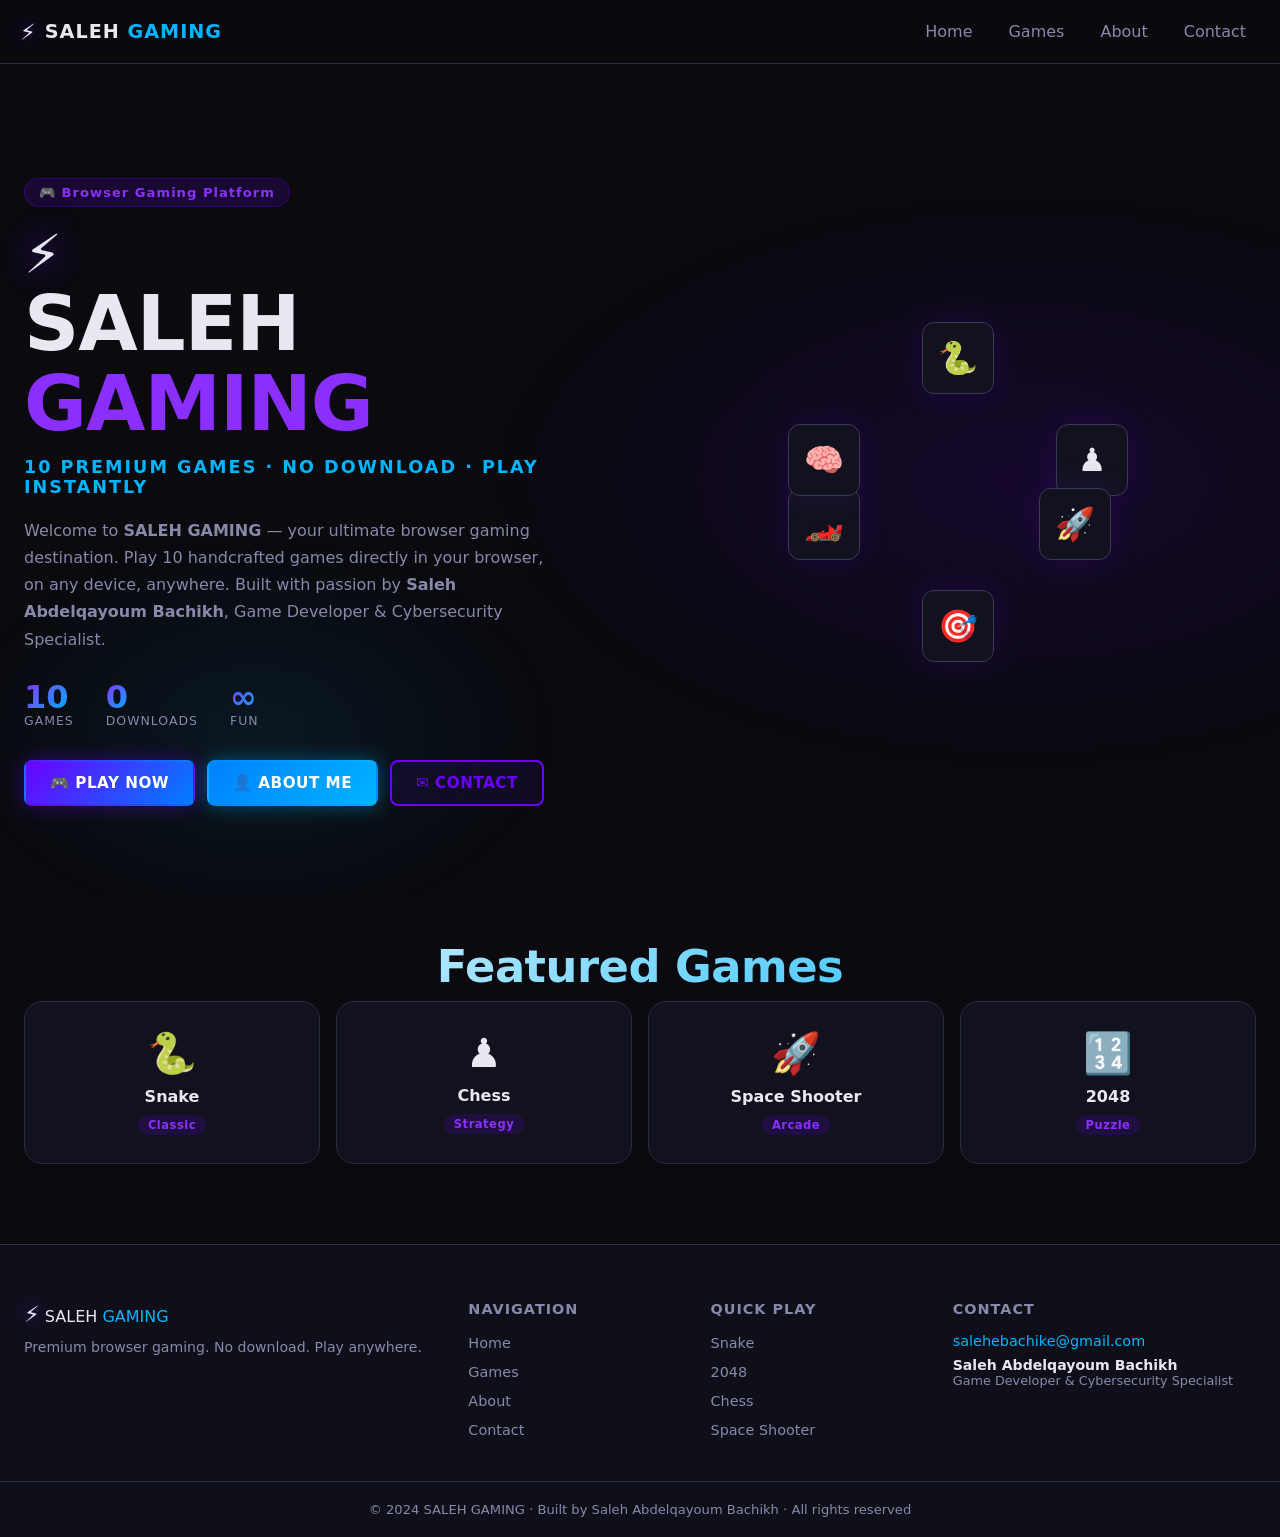
==== index.html @ 57f67b18 "Add files via upload" ====
<!DOCTYPE html>
<html lang="en">
<head>
  <meta charset="UTF-8" />
  <meta name="viewport" content="width=device-width, initial-scale=1.0" />
  <meta name="description" content="SALEH GAMING — Play 10 browser games instantly. No download needed. Built by Saleh Abdelqayoum Bachikh, Game Developer & Cybersecurity Specialist." />
  <meta name="keywords" content="browser games, online games, saleh gaming, html5 games, snake, 2048, chess, space shooter" />
  <meta name="author" content="Saleh Abdelqayoum Bachikh" />
  <meta property="og:title" content="SALEH GAMING — Browser Gaming Platform" />
  <meta property="og:description" content="Play 10 incredible browser games instantly — no download required. Built by Saleh Abdelqayoum Bachikh." />
  <meta property="og:type" content="website" />
  <meta property="og:image" content="assets/icons/icon-512.png" />
  <meta name="theme-color" content="#6c00ff" />
  <link rel="manifest" href="manifest.json" />
  <link rel="icon" type="image/png" href="assets/icons/favicon.png" />
  <link rel="apple-touch-icon" href="assets/icons/icon-192.png" />
  <title>SALEH GAMING — Browser Gaming Platform</title>
  <link rel="stylesheet" href="style.css" />
</head>
<body>

<!-- ===== NAVBAR ===== -->
<nav class="navbar" id="navbar">
  <div class="nav-container">
    <a href="#home" class="nav-logo" onclick="showSection('home')">
      <span class="logo-icon">⚡</span>
      <span class="logo-text">SALEH <span class="logo-accent">GAMING</span></span>
    </a>
    <button class="hamburger" id="hamburger" aria-label="Menu">
      <span></span><span></span><span></span>
    </button>
    <ul class="nav-links" id="nav-links">
      <li><a href="#home" onclick="showSection('home'); closeMobileMenu()">Home</a></li>
      <li><a href="#games" onclick="showSection('games'); closeMobileMenu()">Games</a></li>
      <li><a href="#about" onclick="showSection('about'); closeMobileMenu()">About</a></li>
      <li><a href="#contact" onclick="showSection('contact'); closeMobileMenu()">Contact</a></li>
    </ul>
    <button class="btn-install" id="installBtn" style="display:none" onclick="installPWA()">📲 Install App</button>
  </div>
</nav>

<!-- ===== HOME SECTION ===== -->
<section class="section" id="home">
  <div class="hero">
    <div class="hero-bg-animation"></div>
    <div class="hero-content">
      <div class="hero-badge">🎮 Browser Gaming Platform</div>
      <h1 class="hero-title">
        <span class="logo-icon-big">⚡</span>
        SALEH <span class="accent">GAMING</span>
      </h1>
      <p class="hero-subtitle">10 Premium Games · No Download · Play Instantly</p>
      <p class="hero-desc">
        Welcome to <strong>SALEH GAMING</strong> — your ultimate browser gaming destination.
        Play 10 handcrafted games directly in your browser, on any device, anywhere.
        Built with passion by <strong>Saleh Abdelqayoum Bachikh</strong>, 
        Game Developer &amp; Cybersecurity Specialist.
      </p>
      <div class="hero-stats">
        <div class="stat"><span class="stat-num">10</span><span class="stat-label">Games</span></div>
        <div class="stat"><span class="stat-num">0</span><span class="stat-label">Downloads</span></div>
        <div class="stat"><span class="stat-num">∞</span><span class="stat-label">Fun</span></div>
      </div>
      <div class="hero-buttons">
        <button class="btn btn-primary" onclick="showSection('games')">🎮 PLAY NOW</button>
        <button class="btn btn-secondary" onclick="showSection('about')">👤 ABOUT ME</button>
        <button class="btn btn-outline" onclick="showSection('contact')">✉️ CONTACT</button>
      </div>
    </div>
    <div class="hero-visual">
      <div class="floating-cards">
        <div class="float-card fc1">🐍</div>
        <div class="float-card fc2">♟️</div>
        <div class="float-card fc3">🚀</div>
        <div class="float-card fc4">🎯</div>
        <div class="float-card fc5">🏎️</div>
        <div class="float-card fc6">🧠</div>
      </div>
    </div>
  </div>
  <!-- Featured Games Preview -->
  <div class="featured-section">
    <h2 class="section-title">Featured Games</h2>
    <div class="featured-grid">
      <div class="featured-card" onclick="launchGame('snake')">
        <div class="fc-icon">🐍</div>
        <h3>Snake</h3>
        <span class="fc-tag">Classic</span>
      </div>
      <div class="featured-card" onclick="launchGame('chess')">
        <div class="fc-icon">♟️</div>
        <h3>Chess</h3>
        <span class="fc-tag">Strategy</span>
      </div>
      <div class="featured-card" onclick="launchGame('space-shooter')">
        <div class="fc-icon">🚀</div>
        <h3>Space Shooter</h3>
        <span class="fc-tag">Arcade</span>
      </div>
      <div class="featured-card" onclick="launchGame('2048')">
        <div class="fc-icon">🔢</div>
        <h3>2048</h3>
        <span class="fc-tag">Puzzle</span>
      </div>
    </div>
  </div>
</section>

<!-- ===== GAMES SECTION ===== -->
<section class="section hidden" id="games">
  <div class="games-header">
    <h2 class="section-title">🎮 Games Library</h2>
    <p class="section-sub">10 handcrafted browser games — no download required</p>
    <div class="games-controls">
      <div class="search-box">
        <span class="search-icon">🔍</span>
        <input type="text" id="searchInput" placeholder="Search games..." oninput="filterGames()" />
      </div>
      <div class="filter-tabs" id="filterTabs">
        <button class="filter-btn active" onclick="setFilter('all', this)">All</button>
        <button class="filter-btn" onclick="setFilter('classic', this)">Classic</button>
        <button class="filter-btn" onclick="setFilter('puzzle', this)">Puzzle</button>
        <button class="filter-btn" onclick="setFilter('arcade', this)">Arcade</button>
        <button class="filter-btn" onclick="setFilter('strategy', this)">Strategy</button>
      </div>
    </div>
  </div>
  <div class="games-grid" id="gamesGrid">
    <!-- Cards injected by JS -->
  </div>
  <p class="no-results hidden" id="noResults">No games found. Try a different search.</p>
</section>

<!-- ===== GAME PLAYER SECTION ===== -->
<section class="section hidden" id="player">
  <div class="player-container">
    <div class="player-header">
      <button class="btn btn-back" onclick="exitGame()">← Back to Games</button>
      <h2 class="player-title" id="playerTitle">Game</h2>
      <div class="player-actions">
        <button class="btn btn-sm" id="restartBtn" onclick="restartCurrentGame()">🔄 Restart</button>
        <button class="btn btn-sm" id="fullscreenBtn" onclick="toggleFullscreen()">⛶ Fullscreen</button>
      </div>
    </div>
    <div class="player-instructions" id="playerInstructions"></div>
    <div class="player-frame" id="playerFrame">
      <!-- game iframe or canvas injected here -->
    </div>
  </div>
</section>

<!-- ===== ABOUT SECTION ===== -->
<section class="section hidden" id="about">
  <div class="about-container">
    <div class="about-hero">
      <div class="about-avatar">
        <div class="avatar-ring">
          <div class="avatar-inner">SB</div>
        </div>
        <div class="avatar-glow"></div>
      </div>
      <div class="about-intro">
        <div class="about-badge">👤 About Me</div>
        <h2 class="about-name">Saleh Abdelqayoum Bachikh</h2>
        <p class="about-role">🎮 Game Developer &amp; 🔐 Cybersecurity Specialist</p>
        <p class="about-desc">
          Hello! I'm <strong>Saleh Abdelqayoum Bachikh</strong>, a passionate game developer 
          and cybersecurity specialist. I created <strong>SALEH GAMING</strong> to bring 
          premium browser gaming experiences to everyone — with zero downloads and zero barriers.
        </p>
        <p class="about-desc">
          This platform features 10 fully handcrafted games built with pure HTML5, CSS3, 
          and JavaScript. Every game runs directly in your browser, on any device — 
          from high-end computers to budget smartphones.
        </p>
        <div class="about-skills">
          <span class="skill-tag">🎮 Game Development</span>
          <span class="skill-tag">🔐 Cybersecurity</span>
          <span class="skill-tag">💻 JavaScript</span>
          <span class="skill-tag">🎨 UI/UX Design</span>
          <span class="skill-tag">📱 Mobile Dev</span>
          <span class="skill-tag">⚙️ HTML5 Canvas</span>
        </div>
        <div class="about-buttons">
          <button class="btn btn-primary" onclick="showSection('games')">🎮 Play My Games</button>
          <button class="btn btn-outline" onclick="showSection('contact')">✉️ Get In Touch</button>
        </div>
      </div>
    </div>
    <div class="about-cards">
      <div class="about-card">
        <div class="ac-icon">🎮</div>
        <h3>Game Development</h3>
        <p>Expert in creating browser-based games using HTML5 Canvas, JavaScript, and modern web APIs.</p>
      </div>
      <div class="about-card">
        <div class="ac-icon">🔐</div>
        <h3>Cybersecurity</h3>
        <p>Specialist in web security, ethical hacking, and building secure digital experiences.</p>
      </div>
      <div class="about-card">
        <div class="ac-icon">📱</div>
        <h3>Cross-Platform</h3>
        <p>All games optimized for mobile, tablet, and desktop — Android, iOS, and all modern browsers.</p>
      </div>
      <div class="about-card">
        <div class="ac-icon">⚡</div>
        <h3>Performance</h3>
        <p>Lightweight, fast-loading games optimized for low-end devices and slow connections.</p>
      </div>
    </div>
  </div>
</section>

<!-- ===== CONTACT SECTION ===== -->
<section class="section hidden" id="contact">
  <div class="contact-container">
    <div class="contact-header">
      <div class="about-badge">✉️ Contact</div>
      <h2 class="section-title">Get In Touch</h2>
      <p class="section-sub">Have a question or want to collaborate? Reach out!</p>
    </div>
    <div class="contact-grid">
      <div class="contact-info">
        <h3>Contact Information</h3>
        <div class="contact-item">
          <span class="ci-icon">📧</span>
          <div>
            <strong>Email</strong>
            <a href="mailto:salehebachike@gmail.com" class="ci-link">salehebachike@gmail.com</a>
          </div>
        </div>
        <div class="contact-item">
          <span class="ci-icon">🎮</span>
          <div>
            <strong>Platform</strong>
            <span class="ci-text">SALEH GAMING</span>
          </div>
        </div>
        <div class="contact-item">
          <span class="ci-icon">👤</span>
          <div>
            <strong>Name</strong>
            <span class="ci-text">Saleh Abdelqayoum Bachikh</span>
          </div>
        </div>
        <div class="contact-item">
          <span class="ci-icon">💼</span>
          <div>
            <strong>Role</strong>
            <span class="ci-text">Game Developer &amp; Cybersecurity Specialist</span>
          </div>
        </div>
        <a href="mailto:salehebachike@gmail.com" class="btn btn-primary contact-email-btn">
          📧 Send Direct Email
        </a>
      </div>
      <div class="contact-form-wrap">
        <form class="contact-form" id="contactForm" onsubmit="handleContact(event)" netlify>
          <div class="form-group">
            <label for="cName">Your Name *</label>
            <input type="text" id="cName" name="name" placeholder="John Doe" required minlength="2" maxlength="60" />
          </div>
          <div class="form-group">
            <label for="cEmail">Your Email *</label>
            <input type="email" id="cEmail" name="email" placeholder="john@example.com" required />
          </div>
          <div class="form-group">
            <label for="cSubject">Subject *</label>
            <input type="text" id="cSubject" name="subject" placeholder="Game feedback, collaboration..." required minlength="3" maxlength="100" />
          </div>
          <div class="form-group">
            <label for="cMessage">Message *</label>
            <textarea id="cMessage" name="message" rows="5" placeholder="Write your message here..." required minlength="10" maxlength="2000"></textarea>
          </div>
          <button type="submit" class="btn btn-primary btn-full">📤 Send Message</button>
          <p class="form-note">
            ⚠️ This form uses <strong>Netlify Forms</strong>. It will work after deployment to Netlify. 
            Alternatively, <a href="mailto:salehebachike@gmail.com">email directly</a>.
          </p>
        </form>
        <div class="form-success hidden" id="formSuccess">
          <div class="success-icon">✅</div>
          <h3>Message Sent!</h3>
          <p>Thank you for reaching out. I'll get back to you soon!</p>
          <button class="btn btn-outline" onclick="resetContactForm()">Send Another</button>
        </div>
      </div>
    </div>
  </div>
</section>

<!-- ===== FOOTER ===== -->
<footer class="footer">
  <div class="footer-container">
    <div class="footer-brand">
      <span class="logo-icon">⚡</span>
      <span class="logo-text">SALEH <span class="logo-accent">GAMING</span></span>
      <p>Premium browser gaming. No download. Play anywhere.</p>
    </div>
    <div class="footer-links">
      <h4>Navigation</h4>
      <ul>
        <li><a href="#" onclick="showSection('home')">Home</a></li>
        <li><a href="#" onclick="showSection('games')">Games</a></li>
        <li><a href="#" onclick="showSection('about')">About</a></li>
        <li><a href="#" onclick="showSection('contact')">Contact</a></li>
      </ul>
    </div>
    <div class="footer-games">
      <h4>Quick Play</h4>
      <ul>
        <li><a href="#" onclick="launchGame('snake')">Snake</a></li>
        <li><a href="#" onclick="launchGame('2048')">2048</a></li>
        <li><a href="#" onclick="launchGame('chess')">Chess</a></li>
        <li><a href="#" onclick="launchGame('space-shooter')">Space Shooter</a></li>
      </ul>
    </div>
    <div class="footer-contact">
      <h4>Contact</h4>
      <a href="mailto:salehebachike@gmail.com" class="footer-email">salehebachike@gmail.com</a>
      <p class="footer-owner">Saleh Abdelqayoum Bachikh</p>
      <p class="footer-role">Game Developer &amp; Cybersecurity Specialist</p>
    </div>
  </div>
  <div class="footer-bottom">
    <p>© 2024 SALEH GAMING · Built by Saleh Abdelqayoum Bachikh · All rights reserved</p>
  </div>
</footer>

<!-- Toast notification -->
<div class="toast" id="toast"></div>

<script src="script.js"></script>
</body>
</html>
---- style.css ----
/* ============================================================
   SALEH GAMING — style.css
   Dark neon gaming theme — purple/blue accents
   ============================================================ */

/* ── Variables ─────────────────────────────────────────────── */
:root {
  --bg:          #0a0a0f;
  --bg2:         #0f0f1a;
  --bg3:         #14141f;
  --card-bg:     #12121e;
  --card-hover:  #181828;
  --purple:      #6c00ff;
  --purple2:     #8b2fff;
  --blue:        #00b4ff;
  --blue2:       #0080ff;
  --accent:      #bf00ff;
  --neon:        #00ffcc;
  --text:        #e8e8f0;
  --text-muted:  #8888aa;
  --border:      #2a2a40;
  --border2:     #3a3a55;
  --shadow:      0 0 30px rgba(108,0,255,0.15);
  --glow:        0 0 20px rgba(108,0,255,0.4);
  --glow-blue:   0 0 20px rgba(0,180,255,0.4);
  --radius:      12px;
  --radius-lg:   18px;
  --radius-sm:   8px;
  --transition:  0.25s ease;
  --font:        'Segoe UI', system-ui, -apple-system, sans-serif;
}

/* ── Reset ─────────────────────────────────────────────────── */
*, *::before, *::after { box-sizing: border-box; margin: 0; padding: 0; }
html { scroll-behavior: smooth; font-size: 16px; }
body {
  background: var(--bg);
  color: var(--text);
  font-family: var(--font);
  overflow-x: hidden;
  min-height: 100vh;
}
a { text-decoration: none; color: inherit; }
ul { list-style: none; }
button { cursor: pointer; border: none; background: none; font-family: inherit; }
input, textarea, select { font-family: inherit; }
img { max-width: 100%; }

/* ── Utility ───────────────────────────────────────────────── */
.hidden { display: none !important; }
.accent { color: var(--purple2); }
.logo-accent { color: var(--blue); }

/* ── Scrollbar ─────────────────────────────────────────────── */
::-webkit-scrollbar { width: 6px; }
::-webkit-scrollbar-track { background: var(--bg2); }
::-webkit-scrollbar-thumb { background: var(--purple); border-radius: 3px; }

/* ── NAVBAR ────────────────────────────────────────────────── */
.navbar {
  position: fixed; top: 0; left: 0; right: 0; z-index: 1000;
  background: rgba(10,10,15,0.92);
  backdrop-filter: blur(16px);
  border-bottom: 1px solid var(--border);
  height: 64px;
}
.nav-container {
  max-width: 1280px; margin: 0 auto; padding: 0 20px;
  display: flex; align-items: center; gap: 20px; height: 100%;
}
.nav-logo {
  display: flex; align-items: center; gap: 8px;
  font-size: 1.2rem; font-weight: 800; letter-spacing: 1px;
  white-space: nowrap;
}
.logo-icon { font-size: 1.4rem; filter: drop-shadow(0 0 8px var(--purple)); }
.logo-text { color: var(--text); }
.nav-links {
  display: flex; gap: 8px; margin-left: auto;
}
.nav-links a {
  padding: 8px 14px; border-radius: var(--radius-sm);
  color: var(--text-muted); font-weight: 500;
  transition: all var(--transition);
}
.nav-links a:hover { color: var(--text); background: rgba(108,0,255,0.15); }
.hamburger {
  display: none; flex-direction: column; gap: 5px; padding: 8px;
  margin-left: auto;
}
.hamburger span {
  width: 22px; height: 2px; background: var(--text);
  border-radius: 2px; transition: all var(--transition);
}
.btn-install {
  padding: 8px 14px; border-radius: var(--radius-sm);
  background: linear-gradient(135deg, var(--purple), var(--blue2));
  color: #fff; font-size: 0.82rem; font-weight: 600;
  white-space: nowrap; transition: all var(--transition);
}
.btn-install:hover { opacity: 0.85; transform: translateY(-1px); }

/* ── SECTIONS ──────────────────────────────────────────────── */
.section {
  min-height: 100vh;
  padding-top: 64px;
}

/* ── BUTTONS ───────────────────────────────────────────────── */
.btn {
  display: inline-flex; align-items: center; gap: 8px;
  padding: 12px 24px; border-radius: var(--radius-sm);
  font-size: 0.95rem; font-weight: 700; letter-spacing: 0.5px;
  transition: all var(--transition); cursor: pointer;
  border: 2px solid transparent; white-space: nowrap;
}
.btn-primary {
  background: linear-gradient(135deg, var(--purple), var(--blue2));
  color: #fff; box-shadow: var(--glow);
}
.btn-primary:hover { transform: translateY(-2px); box-shadow: 0 0 30px rgba(108,0,255,0.5); opacity: 0.92; }
.btn-secondary {
  background: linear-gradient(135deg, var(--blue2), var(--blue));
  color: #fff; box-shadow: var(--glow-blue);
}
.btn-secondary:hover { transform: translateY(-2px); opacity: 0.9; }
.btn-outline {
  border-color: var(--purple); color: var(--purple);
  background: rgba(108,0,255,0.08);
}
.btn-outline:hover { background: rgba(108,0,255,0.2); transform: translateY(-2px); }
.btn-back {
  background: rgba(255,255,255,0.07); color: var(--text);
  border-color: var(--border2); padding: 9px 16px; font-size: 0.88rem;
}
.btn-back:hover { background: rgba(255,255,255,0.12); }
.btn-sm { padding: 8px 14px; font-size: 0.84rem; }
.btn-full { width: 100%; justify-content: center; }

/* ── SECTION TITLES ────────────────────────────────────────── */
.section-title {
  font-size: clamp(1.8rem, 4vw, 2.8rem);
  font-weight: 900; letter-spacing: -0.5px;
  background: linear-gradient(135deg, #fff, var(--blue));
  -webkit-background-clip: text; -webkit-text-fill-color: transparent;
  background-clip: text; margin-bottom: 8px; text-align: center;
}
.section-sub {
  color: var(--text-muted); text-align: center;
  font-size: 1rem; margin-bottom: 32px;
}

/* ══════════════════════════════════════════════════════════════
   HOME / HERO
══════════════════════════════════════════════════════════════ */
.hero {
  min-height: calc(100vh - 64px);
  display: grid; grid-template-columns: 1fr 1fr;
  align-items: center; gap: 40px;
  max-width: 1280px; margin: 0 auto;
  padding: 60px 24px 40px;
  position: relative; overflow: hidden;
}
.hero-bg-animation {
  position: absolute; inset: 0; pointer-events: none; z-index: 0;
  background:
    radial-gradient(ellipse 60% 50% at 80% 50%, rgba(108,0,255,0.12) 0%, transparent 70%),
    radial-gradient(ellipse 40% 40% at 20% 80%, rgba(0,180,255,0.08) 0%, transparent 60%);
}
.hero-content { position: relative; z-index: 1; }
.hero-badge {
  display: inline-block;
  background: rgba(108,0,255,0.15); border: 1px solid rgba(108,0,255,0.3);
  color: var(--purple2); padding: 6px 14px; border-radius: 50px;
  font-size: 0.82rem; font-weight: 600; letter-spacing: 1px;
  margin-bottom: 20px;
}
.hero-title {
  font-size: clamp(2.8rem, 6vw, 5rem);
  font-weight: 900; line-height: 1.05; letter-spacing: -1px;
  margin-bottom: 12px;
}
.logo-icon-big {
  display: block; font-size: 0.7em;
  filter: drop-shadow(0 0 16px var(--purple));
}
.hero-subtitle {
  font-size: 1.1rem; color: var(--blue); font-weight: 600;
  letter-spacing: 2px; text-transform: uppercase;
  margin-bottom: 20px;
}
.hero-desc {
  color: var(--text-muted); line-height: 1.7;
  font-size: 1rem; margin-bottom: 28px; max-width: 520px;
}
.hero-stats {
  display: flex; gap: 32px; margin-bottom: 32px;
}
.stat { display: flex; flex-direction: column; align-items: flex-start; }
.stat-num {
  font-size: 2rem; font-weight: 900; line-height: 1;
  background: linear-gradient(135deg, var(--purple2), var(--blue));
  -webkit-background-clip: text; -webkit-text-fill-color: transparent;
  background-clip: text;
}
.stat-label { font-size: 0.78rem; color: var(--text-muted); text-transform: uppercase; letter-spacing: 1px; }
.hero-buttons { display: flex; gap: 12px; flex-wrap: wrap; }
.hero-visual {
  position: relative; display: flex; justify-content: center; align-items: center; z-index: 1;
}
.floating-cards {
  position: relative; width: 340px; height: 340px;
}
.float-card {
  position: absolute; width: 72px; height: 72px;
  background: var(--card-bg); border: 1px solid var(--border2);
  border-radius: var(--radius); display: flex; align-items: center;
  justify-content: center; font-size: 2rem;
  box-shadow: var(--shadow); animation: float 3s ease-in-out infinite;
}
.fc1 { top: 0; left: 50%; transform: translateX(-50%); animation-delay: 0s; }
.fc2 { top: 30%; right: 0; animation-delay: 0.5s; }
.fc3 { bottom: 30%; right: 5%; animation-delay: 1s; }
.fc4 { bottom: 0; left: 50%; transform: translateX(-50%); animation-delay: 1.5s; }
.fc5 { bottom: 30%; left: 0; animation-delay: 2s; }
.fc6 { top: 30%; left: 0; animation-delay: 2.5s; }
@keyframes float {
  0%,100% { transform: translateY(0) translateX(-50%); }
  50%      { transform: translateY(-12px) translateX(-50%); }
}
.fc2,  .fc3,  .fc5,  .fc6 {
  animation: floatSide 3s ease-in-out infinite;
}
.fc2 { animation-delay: 0.5s; }
.fc3 { animation-delay: 1s; }
.fc5 { animation-delay: 2s; }
.fc6 { animation-delay: 2.5s; }
@keyframes floatSide {
  0%,100% { transform: translateY(0); }
  50%      { transform: translateY(-12px); }
}

/* ── Featured section ──────────────────────────────────────── */
.featured-section {
  max-width: 1280px; margin: 0 auto; padding: 40px 24px 80px;
}
.featured-grid {
  display: grid; grid-template-columns: repeat(4, 1fr); gap: 16px;
}
.featured-card {
  background: var(--card-bg); border: 1px solid var(--border);
  border-radius: var(--radius-lg); padding: 28px 20px; text-align: center;
  cursor: pointer; transition: all var(--transition);
}
.featured-card:hover {
  border-color: var(--purple); background: var(--card-hover);
  transform: translateY(-4px); box-shadow: var(--shadow);
}
.fc-icon { font-size: 2.5rem; margin-bottom: 10px; }
.featured-card h3 { font-size: 1rem; font-weight: 700; margin-bottom: 8px; }
.fc-tag {
  display: inline-block; padding: 3px 10px; border-radius: 50px;
  background: rgba(108,0,255,0.15); color: var(--purple2);
  font-size: 0.72rem; font-weight: 600; letter-spacing: 0.5px;
}

/* ══════════════════════════════════════════════════════════════
   GAMES LIBRARY
══════════════════════════════════════════════════════════════ */
#games { padding-top: 80px; }
.games-header { max-width: 1280px; margin: 0 auto; padding: 40px 24px 20px; }
.games-controls { display: flex; flex-wrap: wrap; gap: 16px; align-items: center; justify-content: center; }
.search-box {
  display: flex; align-items: center; gap: 10px;
  background: var(--card-bg); border: 1px solid var(--border2);
  border-radius: var(--radius-sm); padding: 10px 16px;
  min-width: 260px; transition: border-color var(--transition);
}
.search-box:focus-within { border-color: var(--purple); }
.search-box input {
  background: none; border: none; color: var(--text);
  font-size: 0.95rem; flex: 1; outline: none;
}
.search-box input::placeholder { color: var(--text-muted); }
.search-icon { color: var(--text-muted); }
.filter-tabs { display: flex; gap: 8px; flex-wrap: wrap; }
.filter-btn {
  padding: 8px 16px; border-radius: 50px;
  border: 1px solid var(--border2); color: var(--text-muted);
  font-size: 0.85rem; font-weight: 600; transition: all var(--transition);
  background: var(--card-bg);
}
.filter-btn:hover { border-color: var(--purple); color: var(--text); }
.filter-btn.active {
  background: linear-gradient(135deg, var(--purple), var(--blue2));
  border-color: transparent; color: #fff; box-shadow: var(--glow);
}

/* Game Grid */
.games-grid {
  max-width: 1280px; margin: 0 auto; padding: 24px 24px 80px;
  display: grid; grid-template-columns: repeat(auto-fill, minmax(280px, 1fr)); gap: 20px;
}
.game-card {
  background: var(--card-bg); border: 1px solid var(--border);
  border-radius: var(--radius-lg); overflow: hidden;
  cursor: pointer; transition: all var(--transition);
  position: relative;
}
.game-card:hover {
  border-color: var(--purple); transform: translateY(-6px);
  box-shadow: 0 16px 48px rgba(108,0,255,0.2);
}
.game-card-thumb {
  height: 160px; display: flex; align-items: center; justify-content: center;
  font-size: 4rem; position: relative; overflow: hidden;
}
.game-card-thumb::after {
  content: ''; position: absolute; inset: 0;
  background: linear-gradient(0deg, var(--card-bg) 0%, transparent 50%);
}
.game-card-body { padding: 16px; }
.game-card-tags { display: flex; gap: 6px; margin-bottom: 8px; flex-wrap: wrap; }
.tag {
  padding: 3px 10px; border-radius: 50px;
  font-size: 0.7rem; font-weight: 700; letter-spacing: 0.5px;
  text-transform: uppercase;
}
.tag-classic  { background: rgba(108,0,255,0.2); color: #a060ff; }
.tag-puzzle   { background: rgba(0,180,255,0.2); color: #40c0ff; }
.tag-arcade   { background: rgba(0,255,204,0.15); color: #00ffcc; }
.tag-strategy { background: rgba(255,140,0,0.2); color: #ffaa40; }
.tag-action   { background: rgba(255,60,60,0.2); color: #ff7070; }
.game-card-body h3 { font-size: 1.1rem; font-weight: 800; margin-bottom: 6px; }
.game-card-body p { color: var(--text-muted); font-size: 0.85rem; line-height: 1.5; margin-bottom: 16px; }
.game-card-play {
  width: 100%;
  background: linear-gradient(135deg, var(--purple), var(--blue2));
  color: #fff; padding: 10px; border-radius: var(--radius-sm);
  font-weight: 700; font-size: 0.9rem; transition: all var(--transition);
}
.game-card-play:hover { opacity: 0.88; }
.no-results { text-align: center; color: var(--text-muted); padding: 60px 24px; font-size: 1.1rem; }

/* ══════════════════════════════════════════════════════════════
   GAME PLAYER
══════════════════════════════════════════════════════════════ */
#player { background: var(--bg2); padding-top: 64px; }
.player-container { max-width: 1100px; margin: 0 auto; padding: 24px; }
.player-header {
  display: flex; align-items: center; gap: 16px; margin-bottom: 16px;
  flex-wrap: wrap;
}
.player-title {
  flex: 1; font-size: 1.5rem; font-weight: 800;
  background: linear-gradient(135deg, #fff, var(--blue));
  -webkit-background-clip: text; -webkit-text-fill-color: transparent;
  background-clip: text;
}
.player-actions { display: flex; gap: 8px; }
.player-instructions {
  background: rgba(108,0,255,0.08); border: 1px solid rgba(108,0,255,0.2);
  border-radius: var(--radius-sm); padding: 12px 16px;
  color: var(--text-muted); font-size: 0.88rem; line-height: 1.6;
  margin-bottom: 16px;
}
.player-frame {
  background: var(--bg3); border: 1px solid var(--border);
  border-radius: var(--radius-lg); overflow: hidden;
  display: flex; align-items: center; justify-content: center;
  min-height: 500px; position: relative;
}
.player-frame iframe {
  width: 100%; height: 100%; border: none;
  min-height: 560px;
}

/* ══════════════════════════════════════════════════════════════
   ABOUT
══════════════════════════════════════════════════════════════ */
#about { padding-top: 80px; }
.about-container { max-width: 1100px; margin: 0 auto; padding: 40px 24px 80px; }
.about-badge {
  display: inline-block;
  background: rgba(108,0,255,0.15); border: 1px solid rgba(108,0,255,0.3);
  color: var(--purple2); padding: 6px 14px; border-radius: 50px;
  font-size: 0.82rem; font-weight: 600; letter-spacing: 1px;
  margin-bottom: 16px;
}
.about-hero {
  display: grid; grid-template-columns: auto 1fr; gap: 48px;
  align-items: start; margin-bottom: 60px;
}
.about-avatar { display: flex; flex-direction: column; align-items: center; position: relative; }
.avatar-ring {
  width: 140px; height: 140px; border-radius: 50%;
  background: linear-gradient(135deg, var(--purple), var(--blue2));
  padding: 3px;
}
.avatar-inner {
  width: 100%; height: 100%; border-radius: 50%;
  background: var(--bg2); display: flex; align-items: center;
  justify-content: center; font-size: 2.8rem; font-weight: 900;
  color: var(--purple2);
}
.avatar-glow {
  position: absolute; top: 50%; left: 50%; transform: translate(-50%, -50%);
  width: 180px; height: 180px; border-radius: 50%;
  background: radial-gradient(circle, rgba(108,0,255,0.25) 0%, transparent 70%);
  pointer-events: none; animation: pulse 2s ease-in-out infinite;
}
@keyframes pulse {
  0%,100% { opacity: 0.6; transform: translate(-50%,-50%) scale(1); }
  50%      { opacity: 1;   transform: translate(-50%,-50%) scale(1.1); }
}
.about-name { font-size: clamp(1.5rem, 3vw, 2.2rem); font-weight: 900; margin-bottom: 8px; }
.about-role { color: var(--purple2); font-weight: 600; font-size: 1rem; margin-bottom: 20px; }
.about-desc { color: var(--text-muted); line-height: 1.7; margin-bottom: 16px; }
.about-skills { display: flex; gap: 10px; flex-wrap: wrap; margin-bottom: 28px; }
.skill-tag {
  padding: 6px 14px; border-radius: 50px;
  background: rgba(108,0,255,0.12); border: 1px solid rgba(108,0,255,0.25);
  color: var(--text); font-size: 0.82rem; font-weight: 600;
}
.about-buttons { display: flex; gap: 12px; flex-wrap: wrap; }
.about-cards {
  display: grid; grid-template-columns: repeat(4, 1fr); gap: 16px;
}
.about-card {
  background: var(--card-bg); border: 1px solid var(--border);
  border-radius: var(--radius-lg); padding: 28px 20px; text-align: center;
  transition: all var(--transition);
}
.about-card:hover { border-color: var(--purple); transform: translateY(-4px); box-shadow: var(--shadow); }
.ac-icon { font-size: 2.2rem; margin-bottom: 12px; }
.about-card h3 { font-weight: 800; margin-bottom: 8px; font-size: 1rem; }
.about-card p { color: var(--text-muted); font-size: 0.85rem; line-height: 1.6; }

/* ══════════════════════════════════════════════════════════════
   CONTACT
══════════════════════════════════════════════════════════════ */
#contact { padding-top: 80px; }
.contact-container { max-width: 1000px; margin: 0 auto; padding: 40px 24px 80px; }
.contact-header { text-align: center; margin-bottom: 48px; }
.contact-grid { display: grid; grid-template-columns: 1fr 1.6fr; gap: 40px; }
.contact-info h3 { font-size: 1.3rem; font-weight: 800; margin-bottom: 24px; }
.contact-item {
  display: flex; gap: 14px; align-items: flex-start;
  margin-bottom: 20px; padding: 16px; border-radius: var(--radius-sm);
  background: var(--card-bg); border: 1px solid var(--border);
}
.ci-icon { font-size: 1.5rem; flex-shrink: 0; }
.contact-item strong { display: block; font-size: 0.78rem; text-transform: uppercase; letter-spacing: 1px; color: var(--text-muted); margin-bottom: 4px; }
.ci-link { color: var(--blue); transition: color var(--transition); }
.ci-link:hover { color: var(--purple2); }
.ci-text { color: var(--text); }
.contact-email-btn { margin-top: 24px; width: 100%; justify-content: center; }
.contact-form-wrap { position: relative; }
.contact-form {
  background: var(--card-bg); border: 1px solid var(--border);
  border-radius: var(--radius-lg); padding: 32px;
}
.form-group { margin-bottom: 20px; }
.form-group label {
  display: block; font-size: 0.85rem; font-weight: 600;
  margin-bottom: 8px; color: var(--text);
}
.form-group input,
.form-group textarea {
  width: 100%; background: var(--bg2);
  border: 1px solid var(--border2); border-radius: var(--radius-sm);
  padding: 11px 14px; color: var(--text); font-size: 0.92rem;
  outline: none; transition: border-color var(--transition);
  resize: vertical;
}
.form-group input:focus,
.form-group textarea:focus { border-color: var(--purple); }
.form-group input::placeholder,
.form-group textarea::placeholder { color: var(--text-muted); }
.form-note { margin-top: 12px; font-size: 0.78rem; color: var(--text-muted); line-height: 1.5; }
.form-note a { color: var(--blue); }
.form-success {
  position: absolute; inset: 0; background: var(--card-bg);
  border: 1px solid var(--border); border-radius: var(--radius-lg);
  display: flex; flex-direction: column; align-items: center;
  justify-content: center; gap: 12px; text-align: center; padding: 32px;
}
.success-icon { font-size: 3rem; }
.form-success h3 { font-size: 1.4rem; font-weight: 800; }
.form-success p { color: var(--text-muted); }

/* ══════════════════════════════════════════════════════════════
   FOOTER
══════════════════════════════════════════════════════════════ */
.footer { background: var(--bg2); border-top: 1px solid var(--border); }
.footer-container {
  max-width: 1280px; margin: 0 auto;
  padding: 56px 24px 32px;
  display: grid; grid-template-columns: 2fr 1fr 1fr 1.5fr; gap: 40px;
}
.footer-brand p { color: var(--text-muted); font-size: 0.88rem; margin-top: 10px; line-height: 1.5; }
.footer h4 { font-size: 0.9rem; text-transform: uppercase; letter-spacing: 1px; color: var(--text-muted); margin-bottom: 16px; }
.footer ul li { margin-bottom: 10px; }
.footer ul a { color: var(--text-muted); font-size: 0.9rem; transition: color var(--transition); }
.footer ul a:hover { color: var(--purple2); }
.footer-email { color: var(--blue); font-size: 0.9rem; display: block; margin-bottom: 8px; }
.footer-owner { color: var(--text); font-weight: 600; font-size: 0.88rem; }
.footer-role { color: var(--text-muted); font-size: 0.8rem; }
.footer-bottom {
  border-top: 1px solid var(--border);
  padding: 20px 24px; text-align: center;
  color: var(--text-muted); font-size: 0.82rem;
  max-width: 1280px; margin: 0 auto;
}

/* ══════════════════════════════════════════════════════════════
   TOAST
══════════════════════════════════════════════════════════════ */
.toast {
  position: fixed; bottom: 24px; right: 24px; z-index: 9999;
  background: var(--card-bg); border: 1px solid var(--border2);
  color: var(--text); padding: 12px 20px; border-radius: var(--radius-sm);
  font-size: 0.88rem; box-shadow: 0 8px 32px rgba(0,0,0,0.4);
  transform: translateY(80px); opacity: 0; transition: all 0.3s ease;
  pointer-events: none;
}
.toast.show { transform: translateY(0); opacity: 1; pointer-events: auto; }

/* ══════════════════════════════════════════════════════════════
   GAME BACKGROUNDS
══════════════════════════════════════════════════════════════ */
.game-bg-snake        { background: linear-gradient(135deg, #0a2a0a, #1a4a1a); }
.game-bg-2048         { background: linear-gradient(135deg, #2a1a00, #4a3000); }
.game-bg-tictactoe    { background: linear-gradient(135deg, #1a0a2a, #2a1040); }
.game-bg-memory       { background: linear-gradient(135deg, #00151f, #003040); }
.game-bg-spaceshooter { background: linear-gradient(135deg, #050515, #0a0a30); }
.game-bg-flappy       { background: linear-gradient(135deg, #0a1a30, #0a2a4a); }
.game-bg-racing       { background: linear-gradient(135deg, #1a0a00, #2a1500); }
.game-bg-zombie       { background: linear-gradient(135deg, #0a1500, #182500); }
.game-bg-chess        { background: linear-gradient(135deg, #0f0f0f, #1a1a2a); }
.game-bg-bubble       { background: linear-gradient(135deg, #100030, #200050); }

/* ══════════════════════════════════════════════════════════════
   RESPONSIVE
══════════════════════════════════════════════════════════════ */
@media (max-width: 1024px) {
  .hero { grid-template-columns: 1fr; gap: 20px; text-align: center; padding: 48px 20px 40px; }
  .hero-desc { max-width: 100%; }
  .hero-stats { justify-content: center; }
  .hero-buttons { justify-content: center; }
  .hero-visual { display: none; }
  .featured-grid { grid-template-columns: repeat(2, 1fr); }
  .about-cards { grid-template-columns: repeat(2, 1fr); }
  .footer-container { grid-template-columns: 1fr 1fr; gap: 32px; }
}
@media (max-width: 768px) {
  .hamburger { display: flex; }
  .nav-links {
    position: fixed; top: 64px; left: 0; right: 0;
    background: rgba(10,10,15,0.98); backdrop-filter: blur(16px);
    flex-direction: column; gap: 4px; padding: 16px;
    border-bottom: 1px solid var(--border);
    transform: translateY(-110%); transition: transform var(--transition);
  }
  .nav-links.open { transform: translateY(0); }
  .nav-links a { padding: 12px 16px; font-size: 1rem; }
  .about-hero { grid-template-columns: 1fr; text-align: center; }
  .about-avatar { margin: 0 auto; }
  .about-buttons { justify-content: center; }
  .about-skills { justify-content: center; }
  .about-cards { grid-template-columns: 1fr 1fr; }
  .contact-grid { grid-template-columns: 1fr; }
  .footer-container { grid-template-columns: 1fr; gap: 24px; }
  .player-header { flex-direction: column; align-items: flex-start; gap: 10px; }
  .hero-stats { gap: 20px; }
  .featured-grid { grid-template-columns: repeat(2, 1fr); }
}
@media (max-width: 480px) {
  .hero-title { font-size: 2.4rem; }
  .featured-grid { grid-template-columns: 1fr 1fr; }
  .games-grid { grid-template-columns: 1fr; }
  .about-cards { grid-template-columns: 1fr; }
  .hero-buttons { flex-direction: column; align-items: center; }
  .btn { width: 100%; justify-content: center; }
  .btn-back, .btn-sm { width: auto; }
}

/* Animations */
@keyframes fadeInUp {
  from { opacity: 0; transform: translateY(20px); }
  to   { opacity: 1; transform: translateY(0); }
}
.section:not(.hidden) > * {
  animation: fadeInUp 0.4s ease both;
}
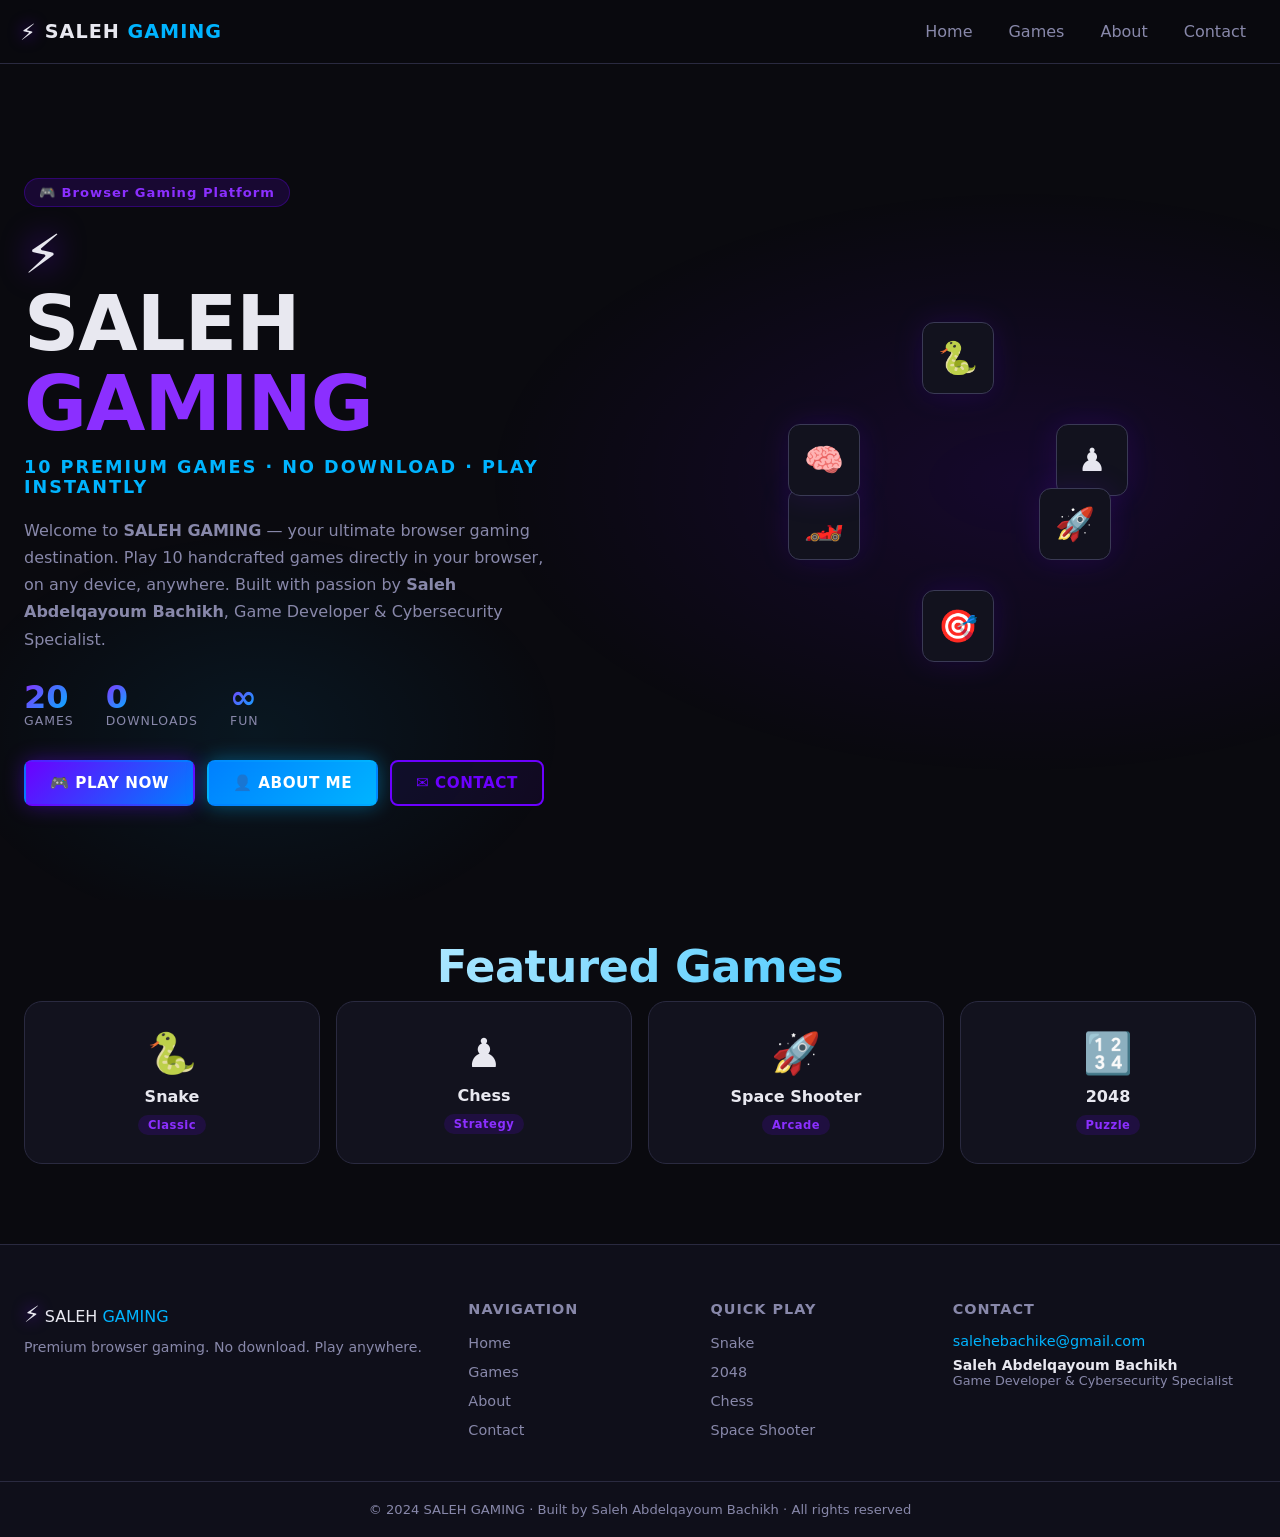
==== commit 57e51225: "Add files via upload" ====
--- a/index.html
+++ b/index.html
@@ -57,7 +57,7 @@
         Game Developer &amp; Cybersecurity Specialist.
       </p>
       <div class="hero-stats">
-        <div class="stat"><span class="stat-num">10</span><span class="stat-label">Games</span></div>
+        <div class="stat"><span class="stat-num">20</span><span class="stat-label">Games</span></div>
         <div class="stat"><span class="stat-num">0</span><span class="stat-label">Downloads</span></div>
         <div class="stat"><span class="stat-num">∞</span><span class="stat-label">Fun</span></div>
       </div>
@@ -110,18 +110,22 @@
 <section class="section hidden" id="games">
   <div class="games-header">
     <h2 class="section-title">🎮 Games Library</h2>
-    <p class="section-sub">10 handcrafted browser games — no download required</p>
+    <p class="section-sub">20 handcrafted browser games — no download required</p>
     <div class="games-controls">
       <div class="search-box">
         <span class="search-icon">🔍</span>
         <input type="text" id="searchInput" placeholder="Search games..." oninput="filterGames()" />
       </div>
       <div class="filter-tabs" id="filterTabs">
-        <button class="filter-btn active" onclick="setFilter('all', this)">All</button>
+        <button class="filter-btn active" onclick="setFilter('all', this)">All (20)</button>
         <button class="filter-btn" onclick="setFilter('classic', this)">Classic</button>
         <button class="filter-btn" onclick="setFilter('puzzle', this)">Puzzle</button>
         <button class="filter-btn" onclick="setFilter('arcade', this)">Arcade</button>
         <button class="filter-btn" onclick="setFilter('strategy', this)">Strategy</button>
+        <button class="filter-btn" onclick="setFilter('action', this)">Action</button>
+        <button class="filter-btn" onclick="setFilter('sports', this)">Sports</button>
+        <button class="filter-btn" onclick="setFilter('adventure', this)">Adventure</button>
+        <button class="filter-btn" onclick="setFilter('fighting', this)">Fighting</button>
       </div>
     </div>
   </div>
--- a/style.css
+++ b/style.css
@@ -593,3 +593,35 @@
 .section:not(.hidden) > * {
   animation: fadeInUp 0.4s ease both;
 }
+
+/* ══════════════════════════════════════════════════════════════
+   NEW GAME TAG STYLES (Games 11–20)
+══════════════════════════════════════════════════════════════ */
+.tag-adventure { background: rgba(0,220,100,0.18);  color: #00dc64; }
+.tag-fighting  { background: rgba(255,80,80,0.18);   color: #ff7070; }
+.tag-sports    { background: rgba(255,200,0,0.18);   color: #ffd040; }
+
+/* ══════════════════════════════════════════════════════════════
+   NEW GAME THUMBNAIL BACKGROUNDS (Games 11–20)
+══════════════════════════════════════════════════════════════ */
+.game-bg-platformer      { background: linear-gradient(135deg, #0a1f3a, #0d3366); }
+.game-bg-zombie-survival { background: linear-gradient(135deg, #0d1a00, #1a3300); }
+.game-bg-street-racing   { background: linear-gradient(135deg, #1a0a00, #332200); }
+.game-bg-shadow-fighter  { background: linear-gradient(135deg, #0d0014, #1a0028); }
+.game-bg-tower-defense   { background: linear-gradient(135deg, #001a0a, #002d1a); }
+.game-bg-galaxy          { background: linear-gradient(135deg, #000510, #040020); }
+.game-bg-football        { background: linear-gradient(135deg, #001a00, #003300); }
+.game-bg-dungeon         { background: linear-gradient(135deg, #1a1000, #2d1800); }
+.game-bg-jewel           { background: linear-gradient(135deg, #1a0028, #2d004a); }
+.game-bg-basketball      { background: linear-gradient(135deg, #1a0a00, #2d1500); }
+
+/* ── Filter tabs scroll on small screens ─────────────────────── */
+@media (max-width: 600px) {
+  .filter-tabs {
+    flex-wrap: nowrap; overflow-x: auto;
+    scrollbar-width: none; -ms-overflow-style: none;
+    padding-bottom: 4px;
+  }
+  .filter-tabs::-webkit-scrollbar { display: none; }
+  .filter-btn { flex-shrink: 0; }
+}
